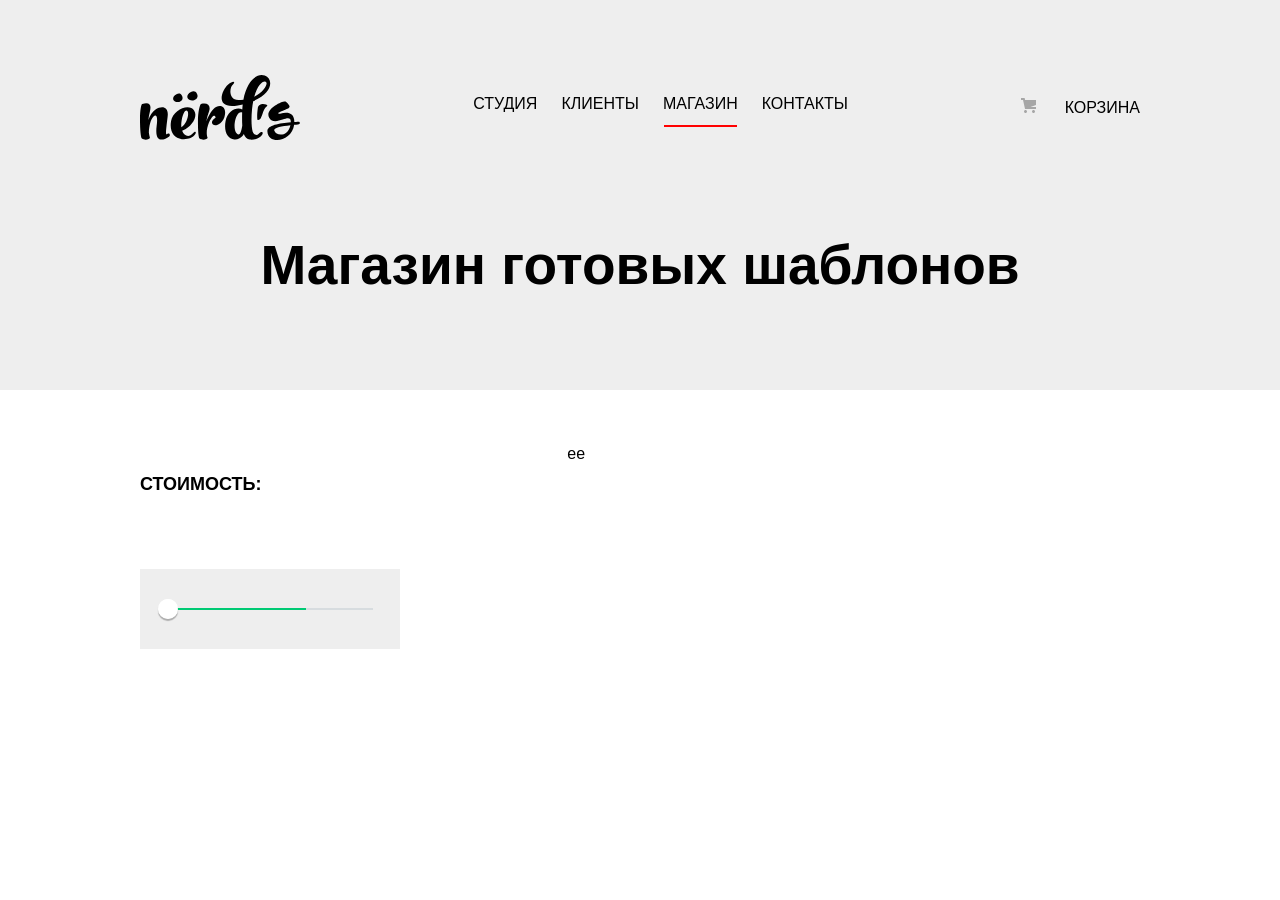
==== catalog.html @ 6f067044 "Update layout, fix reset.css issues, add new images" ====
<!DOCTYPE html>
<html>
  
  <head>
  <meta charset="UTF-8">
  <link rel="stylesheet" type="text/css" href="css/styles-all-pages.css">
  <link rel="stylesheet" type="text/css" href="css/header.css">
  <link rel="stylesheet" type="text/css" href="css/catalog.css">
  <link rel="stylesheet" type="text/css" href="css/footer.css">
  <title>Каталог</title>
  </head>
  <body>
    <header>
      <a href="/" class="logo"><img src="icon/nerds-logo.svg" alt="логотип"></a>
      <nav>
        <ul class="menu">
          <li><a href="#">Студия</a></li>
          <li><a href="#">Клиенты</a></li>
          <li><a href="#">Магазин</a></li>
          <li><a href="#">Контакты</a></li>
        </ul>
      </nav>
      <a href="#">
        <img src="icon/cart-icon.svg" alt="" class="cart-icon">
        <span>Корзина</span>
      </a>
    </header>
    <section class="first-scrin"><h1>Магазин готовых шаблонов</h1></section>
    <main class="content">
        <aside>
            <h4>Стоимость:</h4>
            <div class="price">
                <div class="price-point">
                    <div class="circl"></div><div class="price-point-longline"><div class="price-point-shortline"></div></div><div class="circl"></div>
                </div>
                <div class="price-size">
                    <div></div>
                    <div></div>
                </div>
            </div>

        </aside>
        <section class="shablon">ee</section>
    </main>


  </body>
</html>
---- css/styles-all-pages.css ----
body {
    max-width: 1920px;
    margin: 0 auto;
    background: #fff;
    font-family: Roboto, sans-serif;
}
a {
    text-decoration: none;
}
h1, h2, h3 {
    color:#000000;
    letter-spacing: 0px;
}
h1 {
    font-size: 55px;
    line-height: 55px;
    font-weight: 600;
}
h2 { 
    font-size: 45px;
    line-height: 45px;
    font-weight: 500;
    margin-top: 32px;
    margin-bottom: 32px;
}
h3 { 
    font-size: 24px;
    line-height: 30px;
    font-weight: bold;
    text-transform: uppercase;
    margin-top: 25px;
    margin-bottom: 25px;
}
h4 {
    font-size: 18px;
    font-weight: 700;
    text-transform: uppercase;
    line-height: 30px;
    margin-bottom: 22px;
}
p {
    font-size: 16px;
    font-weight: 400;
    line-height: 24px;
    color: #283136;
    }
.text-bold {
    text-transform: uppercase;
    font-weight: bold;
    margin-top: 35px;
    margin-bottom: 25px;
}
.button-all {
    background: #FB565A;
    color: #FFFFFF;
    border-radius: 3px;
    border-style: none;
    font-size: 16px;
    text-transform: uppercase;
    line-height: 18px;
    padding: 16px 38px 16px 38px;
    margin-top: 32px;
}

.button-green {
    background: #00CA74;
}
.button-yellow {
    background: #EFC849;
}
---- css/header.css ----
header {
  display: flex;
  align-items: center; 
  justify-content: space-between;
  padding: 75px 140px 0 140px;
  background: #EEEEEE;
}
.logo {
    width: 160px;
    height: 65px;
}
.menu {
  display: flex;
  gap: 24px;
  list-style: none;
  padding: 0;
  margin: 0;
}
header a {
    color: #000;
    text-transform: uppercase;
    font-size: 16px;
    line-height: 30px;
    letter-spacing: 0;
}
.cart-link {
  display: flex;
  align-items: center;
  gap: 12px;
}
.cart-icon {
  display: inline-block;  
  width: 15px;
  height: 15px;
  margin-right: 24px;     
  flex-shrink: 0; 
}
---- css/catalog.css ----
.first-scrin {
  display: flex;
  align-items: center;
  justify-content: center;
  background: #EEEEEE;
  height: 250px;
}
.menu li:nth-of-type(3)::after {
    content: "";
    width: 73px;
    height: 2px;
    background: red;
    display: block;
    flex-shrink: 0;
    margin: 6px auto 0;
}
.content {
    display: flex;
    justify-content: space-between;
    padding: 55px 140px;
    gap: 141px;
}
aside {
    flex: 1;
    display: flex;
    flex-direction: column;
    gap:48px;
}
.price {
    display: flex;
    flex-direction: column;
}
.price-point {
    display: flex;
    position: relative;
    justify-content: center;
    align-items: center;
    width: 260px;
    height: 80px;
    background: #EEEEEE;
}
.price-point-longline {
    position: absolute;
    width: 205px;
    height: 2px;
    background: #D7DCDF;
}
.price-point-shortline {
    position: absolute;
    width: 138px;
    height: 2px;
    background: #00CA74;
}
.circl {
    position: absolute;
    width: 20px;
    height: 20px;
    border-radius: 50px;
    background: #FFFFFF;
    box-shadow: 0px 2px 1px 0px  #00000026;
    left: 18px;
}
.shablon {
    flex: 2;
}
---- css/footer.css ----
.footer-top {
    position: relative;
    width: 100%;
    height: 416px;
    background-image: url('../images/map-footer.png');
    background-size:cover;
    overflow: hidden;
}
.footer-top img {
    position: absolute;
    left: 855px;
    top: 90px;
}
.footer-top_text {
    position: absolute;
    width: 319px;
    height: 308px;
    background: white;
    left: 140px;
    top: 54px;
    padding: 49px 50px;
    box-sizing: border-box;
}

.footer-bottom {
    display: flex;
    height: 217px;
    padding-left: 140px;
    padding-top: 68px;
    box-sizing: border-box;
}
.social-icon {
    flex: 1;
}
.footer-bottom_text {
    flex: 2;
}
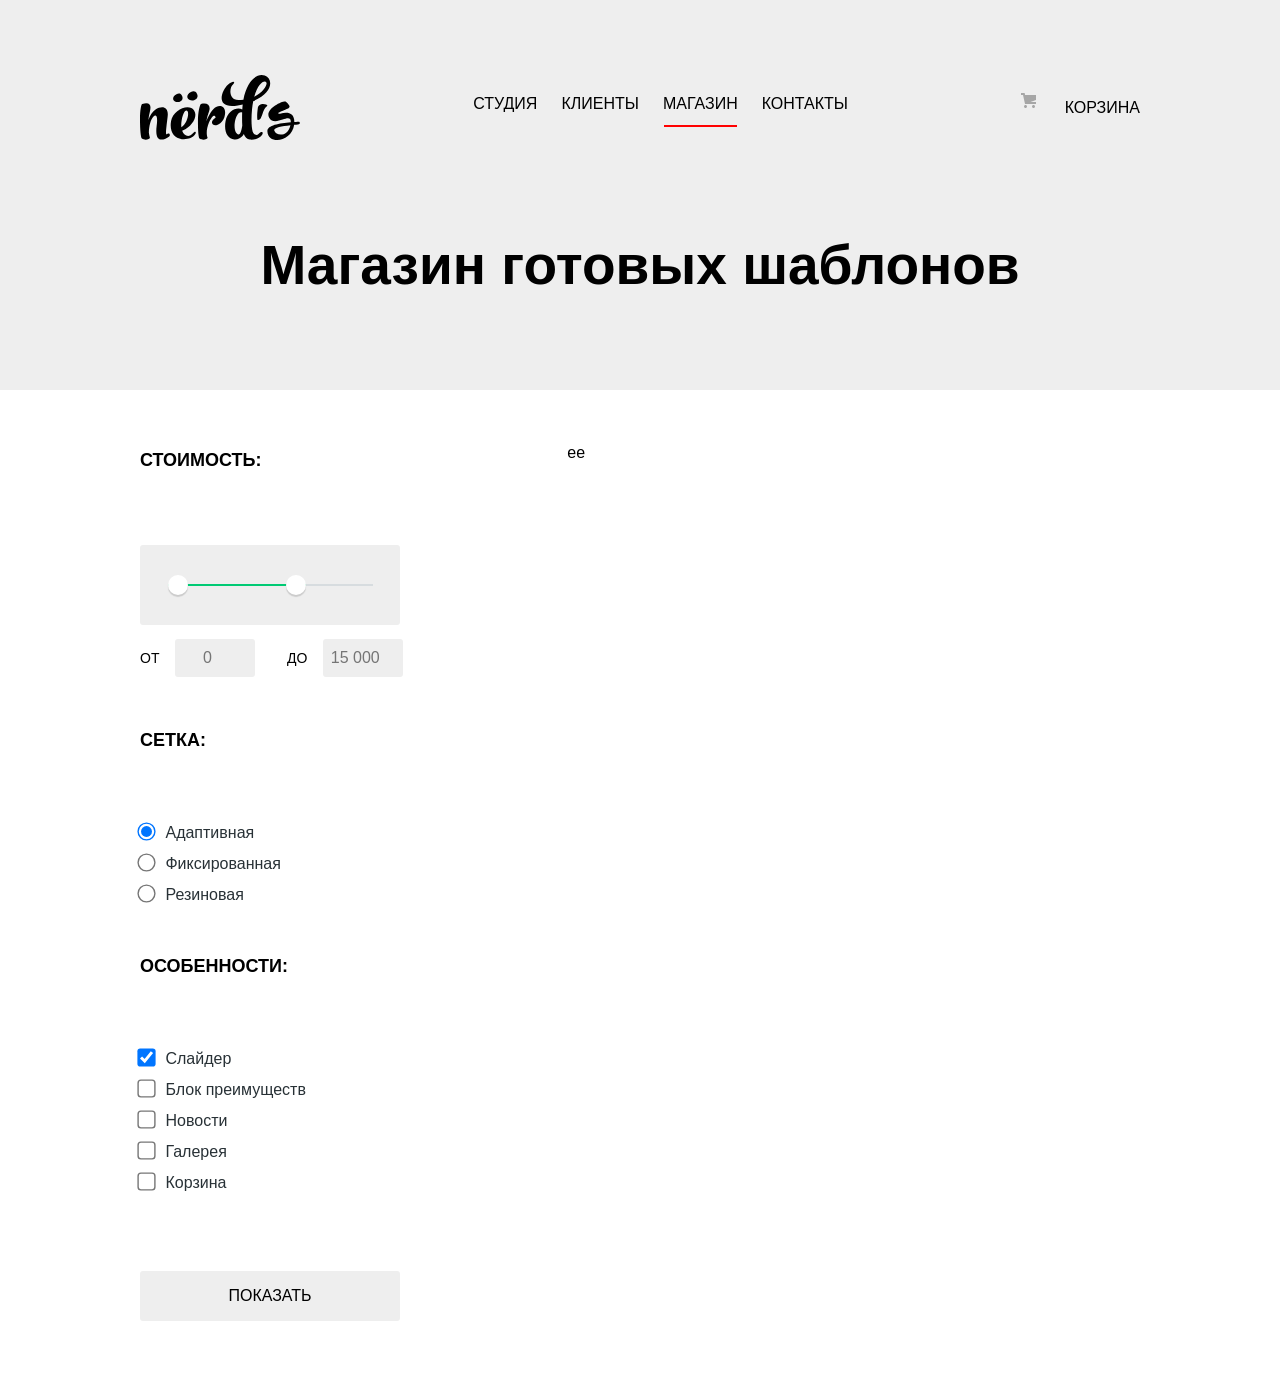
==== commit 9190ffdc: "внесла правки у сторінку Каталог: добавила форму вибору(характеристики)" ====
--- a/catalog.html
+++ b/catalog.html
@@ -3,6 +3,7 @@
   
   <head>
   <meta charset="UTF-8">
+  <link rel="stylesheet" type="text/css" href="css/reset.css">
   <link rel="stylesheet" type="text/css" href="css/styles-all-pages.css">
   <link rel="stylesheet" type="text/css" href="css/header.css">
   <link rel="stylesheet" type="text/css" href="css/catalog.css">
@@ -25,22 +26,79 @@
         <span>Корзина</span>
       </a>
     </header>
+
     <section class="first-scrin"><h1>Магазин готовых шаблонов</h1></section>
+    
     <main class="content">
-        <aside>
+        
+      <aside>
             <h4>Стоимость:</h4>
+
             <div class="price">
-                <div class="price-point">
-                    <div class="circl"></div><div class="price-point-longline"><div class="price-point-shortline"></div></div><div class="circl"></div>
+                <div class="price_point">
+                  <div class="longline"><div class="shortline"><div class="circl"></div><div class="circl"></div></div></div>
                 </div>
-                <div class="price-size">
-                    <div></div>
-                    <div></div>
+                <div class="price_input">
+                    <div>
+                      <span class="text-for-characteristic">от</span>
+                      <input class="cell-price" type="number" placeholder="0">   
+                    </div>
+                    <div>
+                      <span class="text-for-characteristic">до</span>
+                      <input class="cell-price" type="number" placeholder="15 000">   
+                    </div>
                 </div>
             </div>
+            
+            <h4>Сетка:</h4>
 
-        </aside>
-        <section class="shablon">ee</section>
+            <div class="layout">
+              <label>
+                <input class="layout_choice" type="radio" name="adaptive" checked>
+                <span class="text-aside">Адаптивная</span>
+              </label>
+              <label>
+                <input class="layout_choice" type="radio" name="fixed">
+                <span class="text-aside">Фиксированная</span>
+              </label>
+              <label>
+                <input class="layout_choice" type="radio" name="rubber">
+                <span class="text-aside">Резиновая</span>
+              </label>
+            </div>
+
+             <h4>Особенности:</h4>
+
+            <div class="layout">
+              <label>
+                <input class="layout_choice"  type="checkbox" name="slider" checked>
+                <span class="text-aside">Слайдер</span>
+              </label>
+              <label>
+                <input class="layout_choice"  type="checkbox" name="Benefits block">
+                <span class="text-aside">Блок преимуществ</span>
+              </label>
+              <label>
+                <input class="layout_choice"  type="checkbox" name="News">
+                <span class="text-aside">Новости</span>
+              </label>
+              <label>
+                <input class="layout_choice"  type="checkbox" name="Gallery">
+                <span class="text-aside">Галерея</span>
+              </label>
+              <label>
+                <input class="layout_choice"  type="checkbox" name="Basket">
+                <span class="text-aside">Корзина</span>
+              </label>
+            </div>
+
+            <button class="button-all button-grey">Показать</button>
+
+
+      </aside>
+        
+      <section class="shablon">ee</section>
+   
     </main>
 
 
--- a/css/styles-all-pages.css
+++ b/css/styles-all-pages.css
@@ -68,3 +68,8 @@
 .button-yellow {
     background: #EFC849;
 }
+.button-grey {
+    background: #EEEEEE;
+    color: #000000;
+    width: 260px;
+}
--- a/css/catalog.css
+++ b/css/catalog.css
@@ -24,42 +24,80 @@
     flex: 1;
     display: flex;
     flex-direction: column;
+    align-items: flex-start;
     gap:48px;
 }
 .price {
     display: flex;
     flex-direction: column;
+    gap:14px;
 }
-.price-point {
+.price_point {
     display: flex;
-    position: relative;
     justify-content: center;
     align-items: center;
     width: 260px;
     height: 80px;
     background: #EEEEEE;
+    border-radius: 3px;
 }
-.price-point-longline {
-    position: absolute;
+.longline {
+    position: relative;
     width: 205px;
     height: 2px;
     background: #D7DCDF;
 }
-.price-point-shortline {
+.shortline {
     position: absolute;
+    display: flex;
+    justify-content: space-between;
+    align-items: center;
     width: 138px;
     height: 2px;
     background: #00CA74;
 }
 .circl {
-    position: absolute;
     width: 20px;
     height: 20px;
     border-radius: 50px;
     background: #FFFFFF;
     box-shadow: 0px 2px 1px 0px  #00000026;
-    left: 18px;
 }
+.price_input {
+    display: flex;
+    gap: 32px;
+}
+.text-for-characteristic {
+    font-size: 14px;
+    font-weight: 400;
+    line-height: 18px;
+    text-transform: uppercase;
+}
+.cell-price {
+    width: 80px;
+    height: 38px;
+    border-radius: 3px;
+    background: #EEEEEE;
+    margin-left: 11px;
+    text-align: center;
+}
+.layout {
+    display: flex;
+    flex-direction: column;
+    gap: 15px;
+}
+
+.text-aside {
+    font-size: 16px;
+    color: #283136;
+}
+.layout_choice {
+    transform: scale(1.4);  
+    margin-right: 8px;     
+    cursor: pointer;
+}
+
+
 .shablon {
     flex: 2;
 }
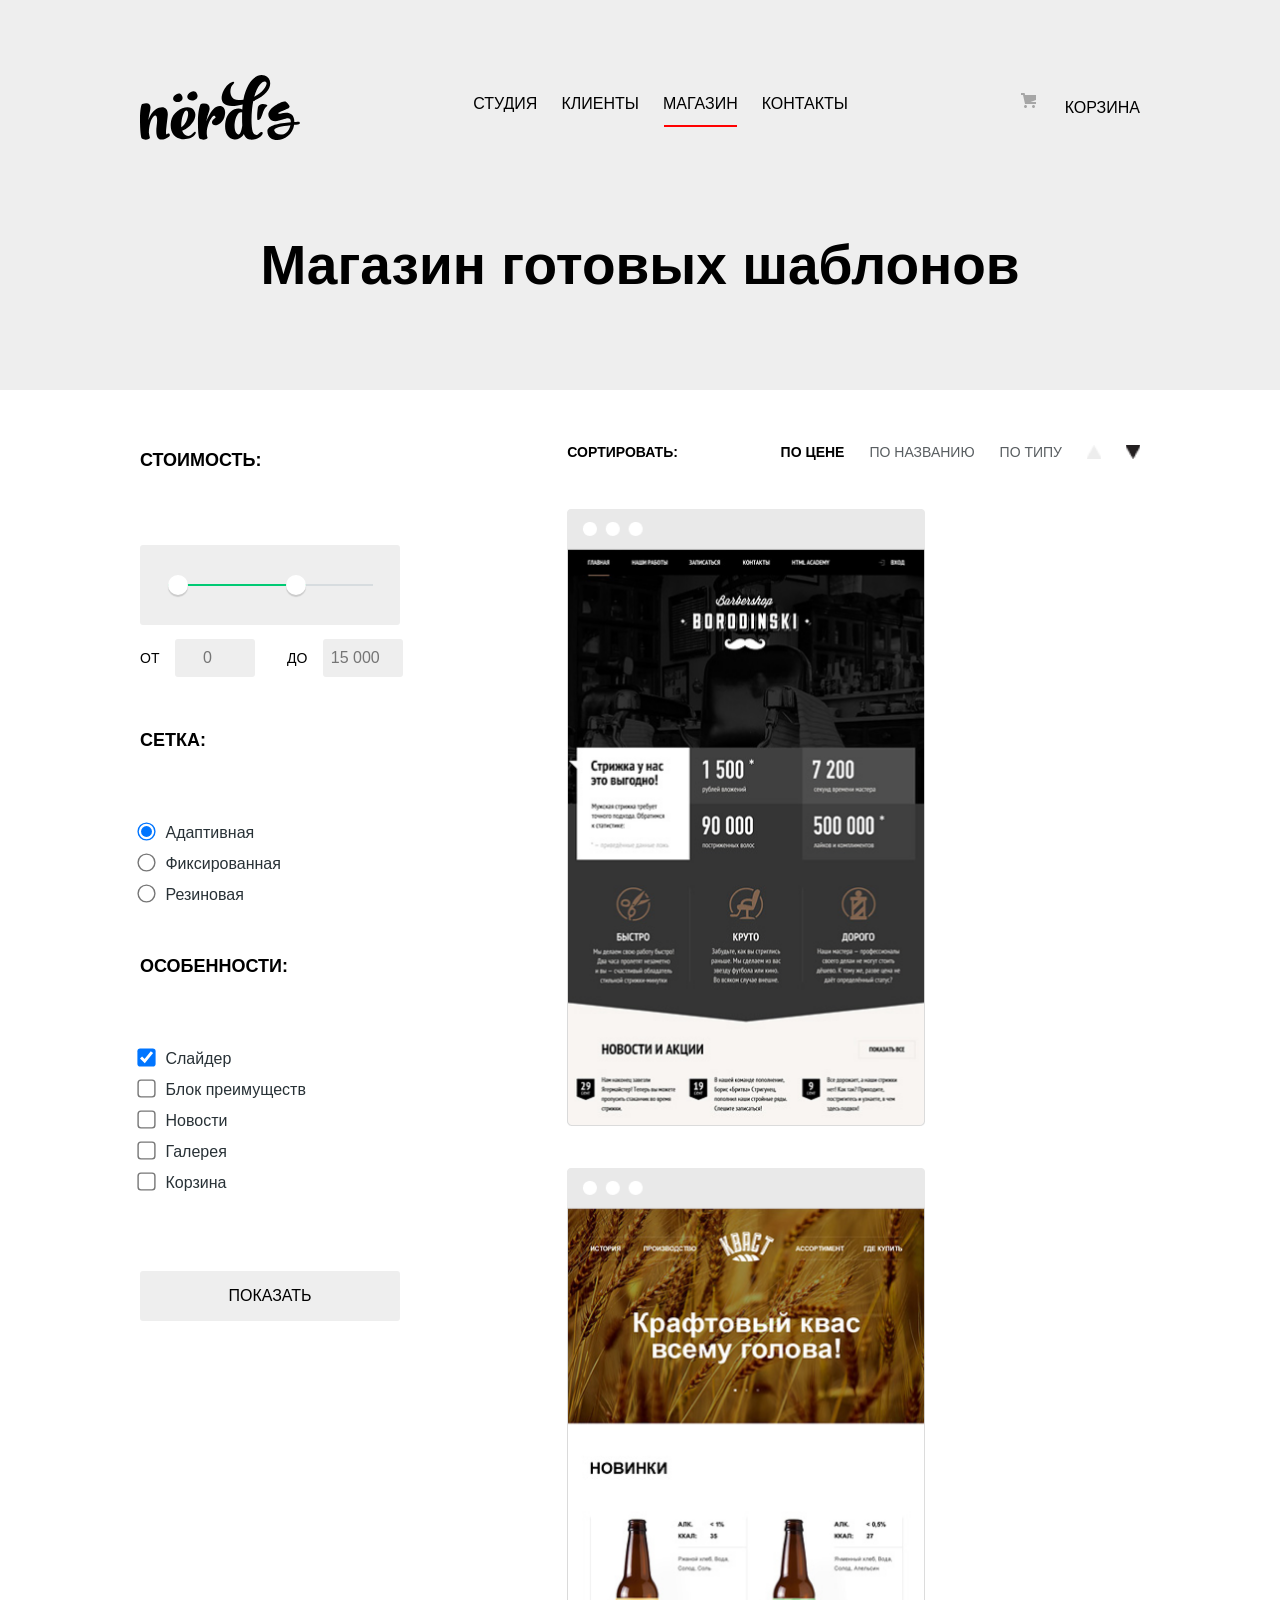
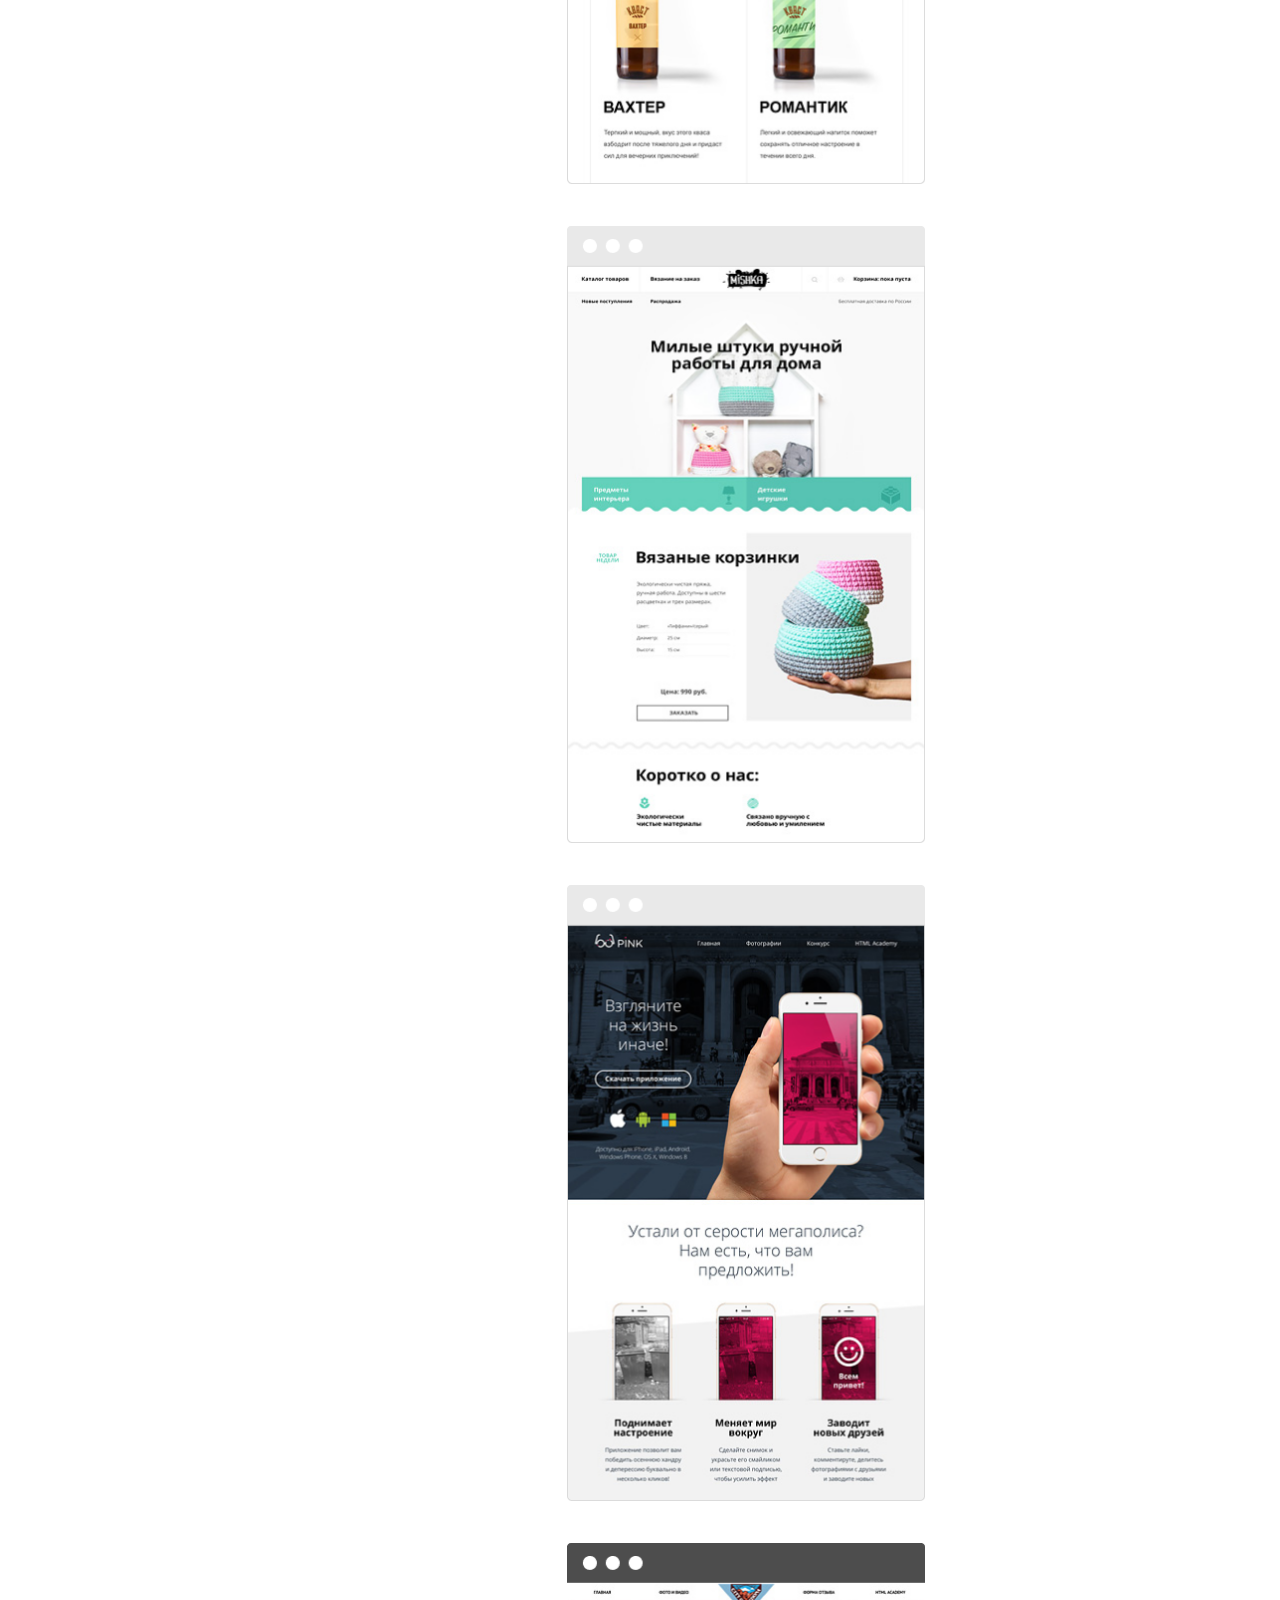
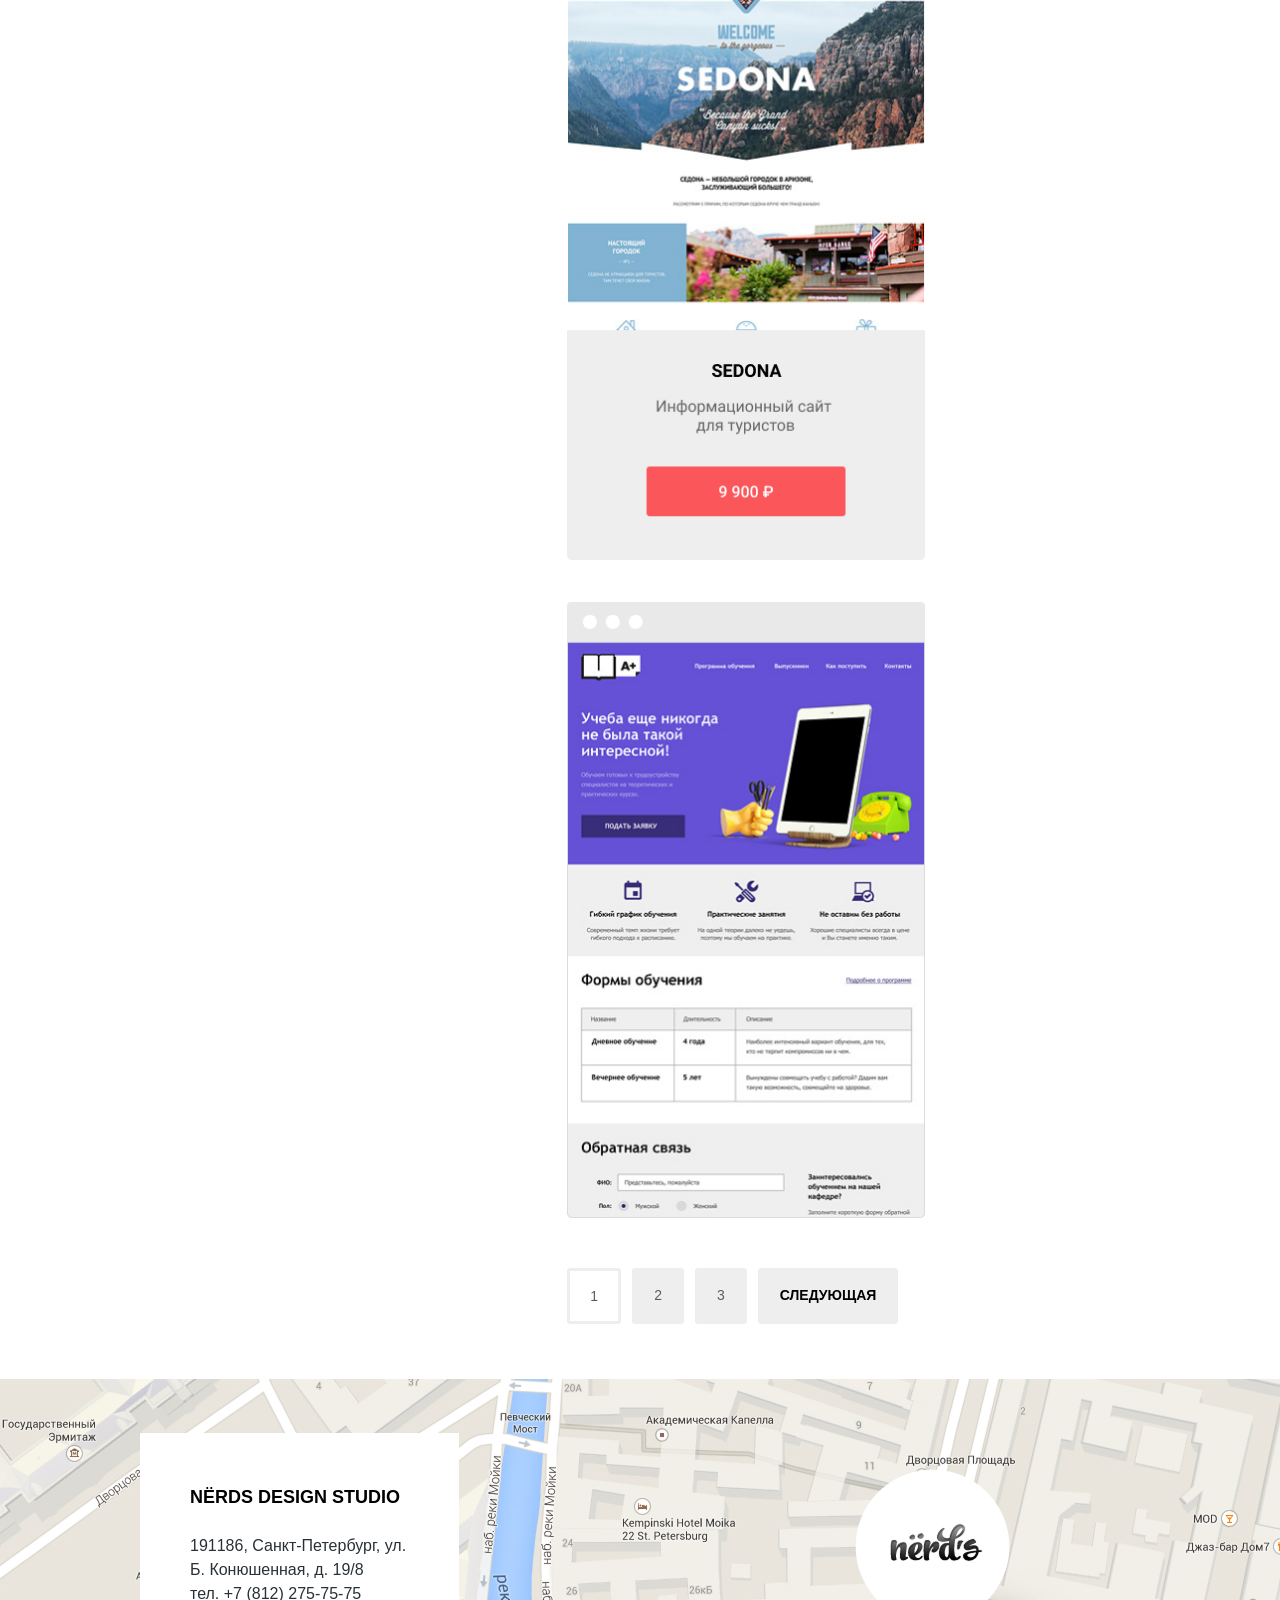
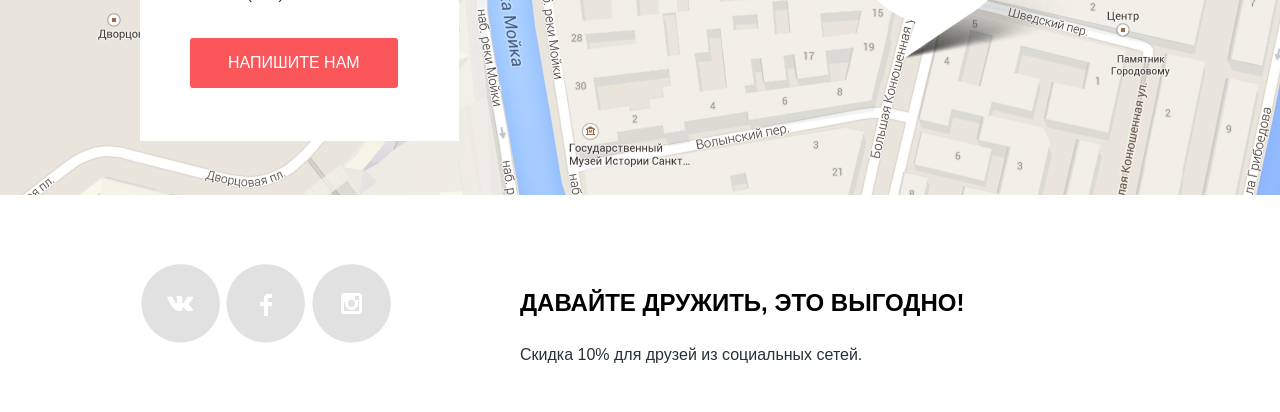
==== commit a49d9060: "Доробила сторінку Каталог" ====
--- a/catalog.html
+++ b/catalog.html
@@ -12,12 +12,12 @@
   </head>
   <body>
     <header>
-      <a href="/" class="logo"><img src="icon/nerds-logo.svg" alt="логотип"></a>
+      <a href="index.html" class="logo"><img src="icon/nerds-logo.svg" alt="логотип"></a>
       <nav>
         <ul class="menu">
-          <li><a href="#">Студия</a></li>
+          <li><a href="index.html">Студия</a></li>
           <li><a href="#">Клиенты</a></li>
-          <li><a href="#">Магазин</a></li>
+          <li class="menu-chek"><a href="catalog.html">Магазин</a></li>
           <li><a href="#">Контакты</a></li>
         </ul>
       </nav>
@@ -29,11 +29,10 @@
 
     <section class="first-scrin"><h1>Магазин готовых шаблонов</h1></section>
     
-    <main class="content">
+    <main class="content-catalog">
         
       <aside>
             <h4>Стоимость:</h4>
-
             <div class="price">
                 <div class="price_point">
                   <div class="longline"><div class="shortline"><div class="circl"></div><div class="circl"></div></div></div>
@@ -51,7 +50,6 @@
             </div>
             
             <h4>Сетка:</h4>
-
             <div class="layout">
               <label>
                 <input class="layout_choice" type="radio" name="adaptive" checked>
@@ -68,7 +66,6 @@
             </div>
 
              <h4>Особенности:</h4>
-
             <div class="layout">
               <label>
                 <input class="layout_choice"  type="checkbox" name="slider" checked>
@@ -97,10 +94,58 @@
 
       </aside>
         
-      <section class="shablon">ee</section>
+      <section class="shablon">
+        <div class="shablon_sorting">
+        <span class="text-sorting-bold">Сортировать:</span>
+        <div class="sorting-by">
+          <span class="text-sorting-bold">По цене</span>
+          <span>По названию</span>
+          <span>По типу</span>
+          <img class="arrow-direction" src="icon/icon-up-dir.png" alt="стрілка вгору">
+          <img class="arrow-direction" src="icon/icon-down-dir.png" alt="стрілка вниз">
+        </div>
+        </div>
+        <section class="shablon_work">
+          <img class="present-work" src="images/barbershop.png" alt="barbershop">
+          <img class="present-work" src="images/craft-kvass.png" alt="craft kvass">
+          <img class="present-work" src="images/knitted-baskets.png" alt="knitted baskets">
+          <img class="present-work" src="images/gadget-store.png" alt="gadget store">
+          <img class="present-work" src="images/travel-agency.png" alt="travel agency">
+          <img class="present-work" src="images/online-school.png" alt="online school">
+        </section>
+
+        <div class="shablon_nav">
+          <div class="pages-numbers-chek">1</div>
+          <div class="pages-numbers">2</div>
+          <div class="pages-numbers">3</div>
+          <div class="pages-numbers"><span class="text-sorting-bold">Следующая</span></div>
+        </div>
+      
+    </section>
    
     </main>
-
+    <footer>
+      <section class="footer-top">
+        <article class="footer-top_text">
+          <h4>NЁRDS Design Studio</h4>
+          <p>191186, Санкт-Петербург, ул. Б. Конюшенная, д. 19/8 </p>
+          <p>тел. +7 (812) 275-75-75</p>
+          <button class="button-all">Напишите нам</button>
+        </article>
+        <img src="images/map-marker.png" alt="геолокация">
+      </section>
+      <article class="footer-bottom">
+        <div class="social-icon">
+          <img src="icon/vkontakte.png" alt="">
+          <img src="icon/facebook.png" alt="">
+          <img src="icon/insta.png" alt="">
+        </div>
+        <div class="footer-bottom_text">
+          <h3>Давайте дружить, это выгодно!</h3>
+          <p>Скидка 10% для друзей из социальных сетей.</p>
+        </div>
+      </article>
+    </footer>
 
   </body>
 </html>
--- a/css/styles-all-pages.css
+++ b/css/styles-all-pages.css
@@ -3,6 +3,15 @@
     margin: 0 auto;
     background: #fff;
     font-family: Roboto, sans-serif;
+}
+.menu-chek::after{
+    content: "";
+    width: 73px;
+    height: 2px;
+    background: red;
+    display: block;
+    flex-shrink: 0;
+    margin: 6px auto 0;
 }
 a {
     text-decoration: none;
--- a/css/catalog.css
+++ b/css/catalog.css
@@ -5,16 +5,7 @@
   background: #EEEEEE;
   height: 250px;
 }
-.menu li:nth-of-type(3)::after {
-    content: "";
-    width: 73px;
-    height: 2px;
-    background: red;
-    display: block;
-    flex-shrink: 0;
-    margin: 6px auto 0;
-}
-.content {
+.content-catalog {
     display: flex;
     justify-content: space-between;
     padding: 55px 140px;
@@ -100,4 +91,53 @@
 
 .shablon {
     flex: 2;
+    display: flex;
+    flex-direction: column;
+    gap: 50px;
+    font-size: 14px;
+    text-transform: uppercase;
+    color: #595e61;
+}
+.shablon_sorting {
+    display: flex;
+    justify-content: space-between;
+}
+.sorting-by {
+    display: flex;
+    gap: 25px;
+}
+
+.text-sorting-bold {
+    color: #000000;
+    font-weight: bold;
+}
+.arrow-direction {
+    width: 14px;
+    height: 14px;
+}
+.shablon_work {
+    display: flex;
+    flex-wrap: wrap;
+    max-width: 758px;
+    gap: 42px;
+}
+.present-work {
+    max-width: 358px;
+    max-height: 620px;
+}
+.shablon_nav {
+    display: flex;
+    justify-content: flex-start;
+    gap: 11px;
+}
+.pages-numbers {
+    padding: 20px 22px;
+    background: #EEEEEE;
+    border-radius: 3px;
+}
+.pages-numbers-chek {
+    padding: 18px 20px;
+    background: #fff;
+    border: 3px solid #eeeeee;
+    border-radius: 3px;
 }
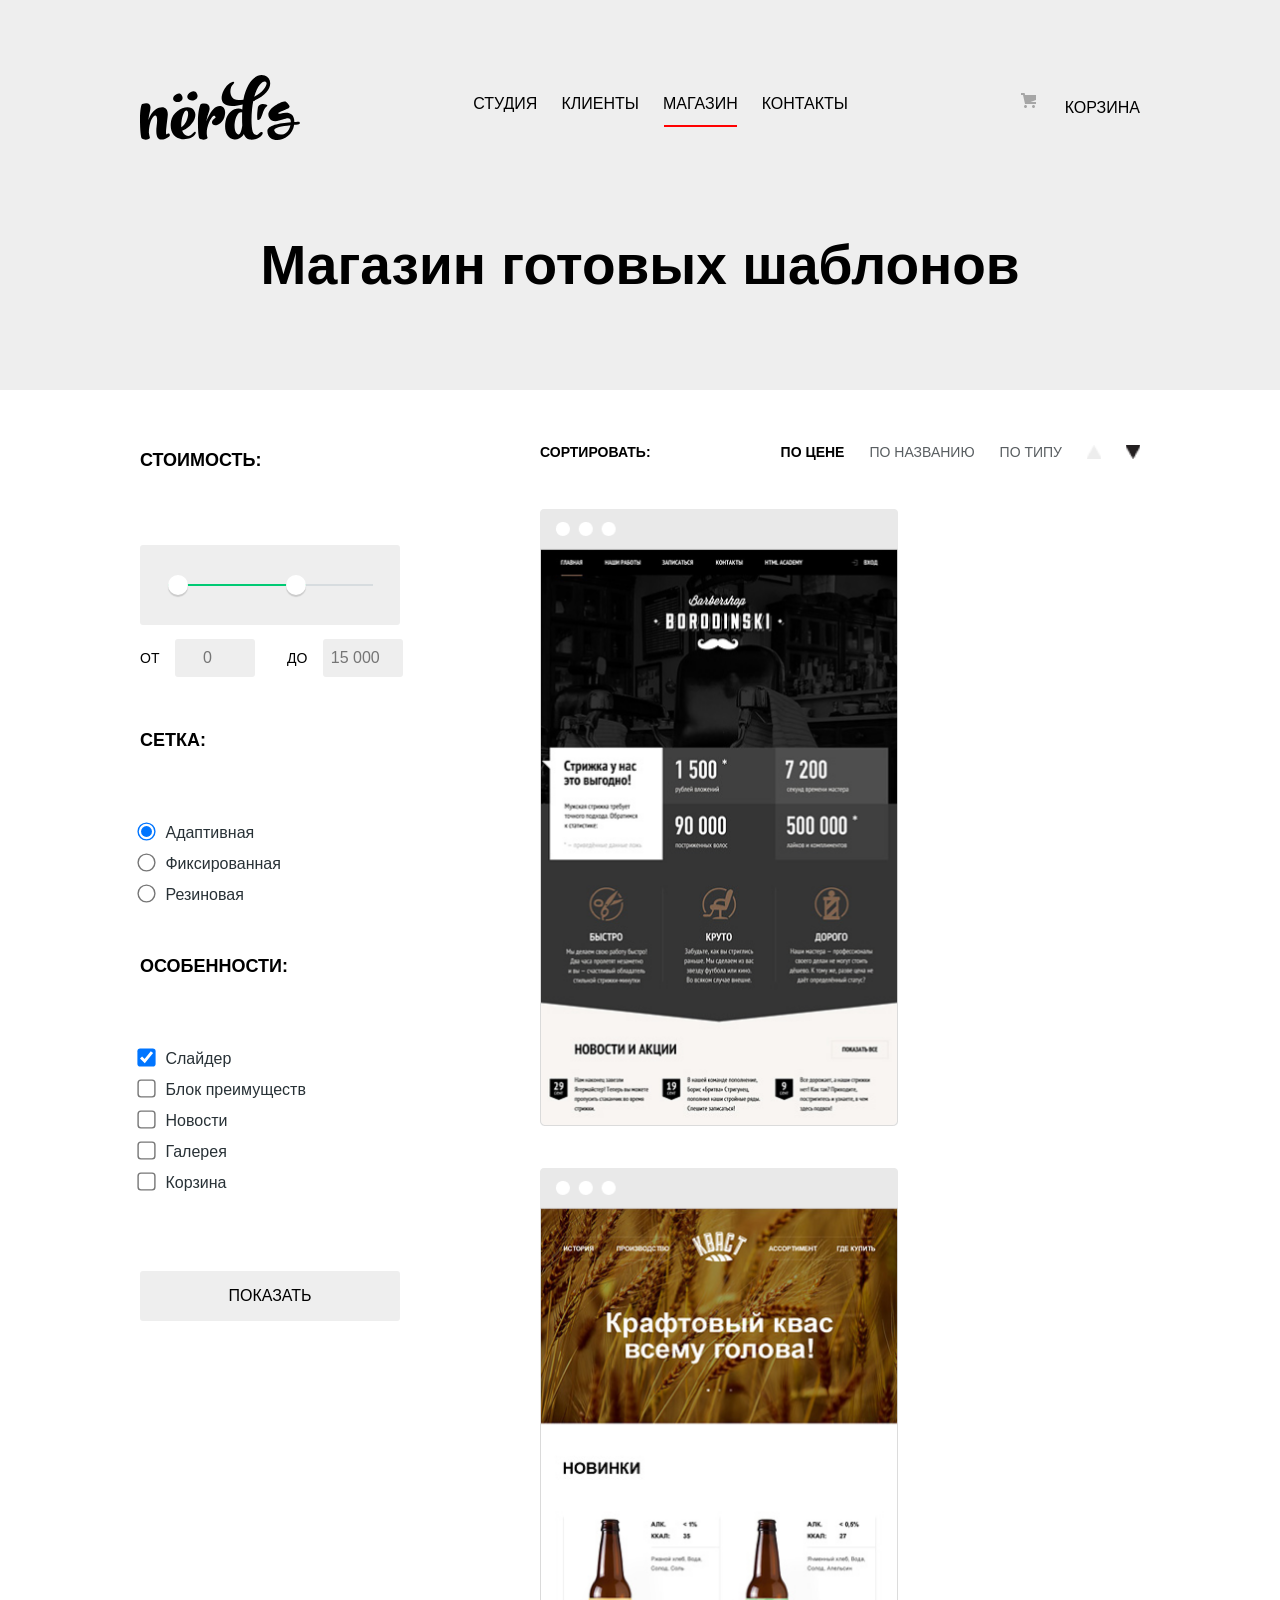
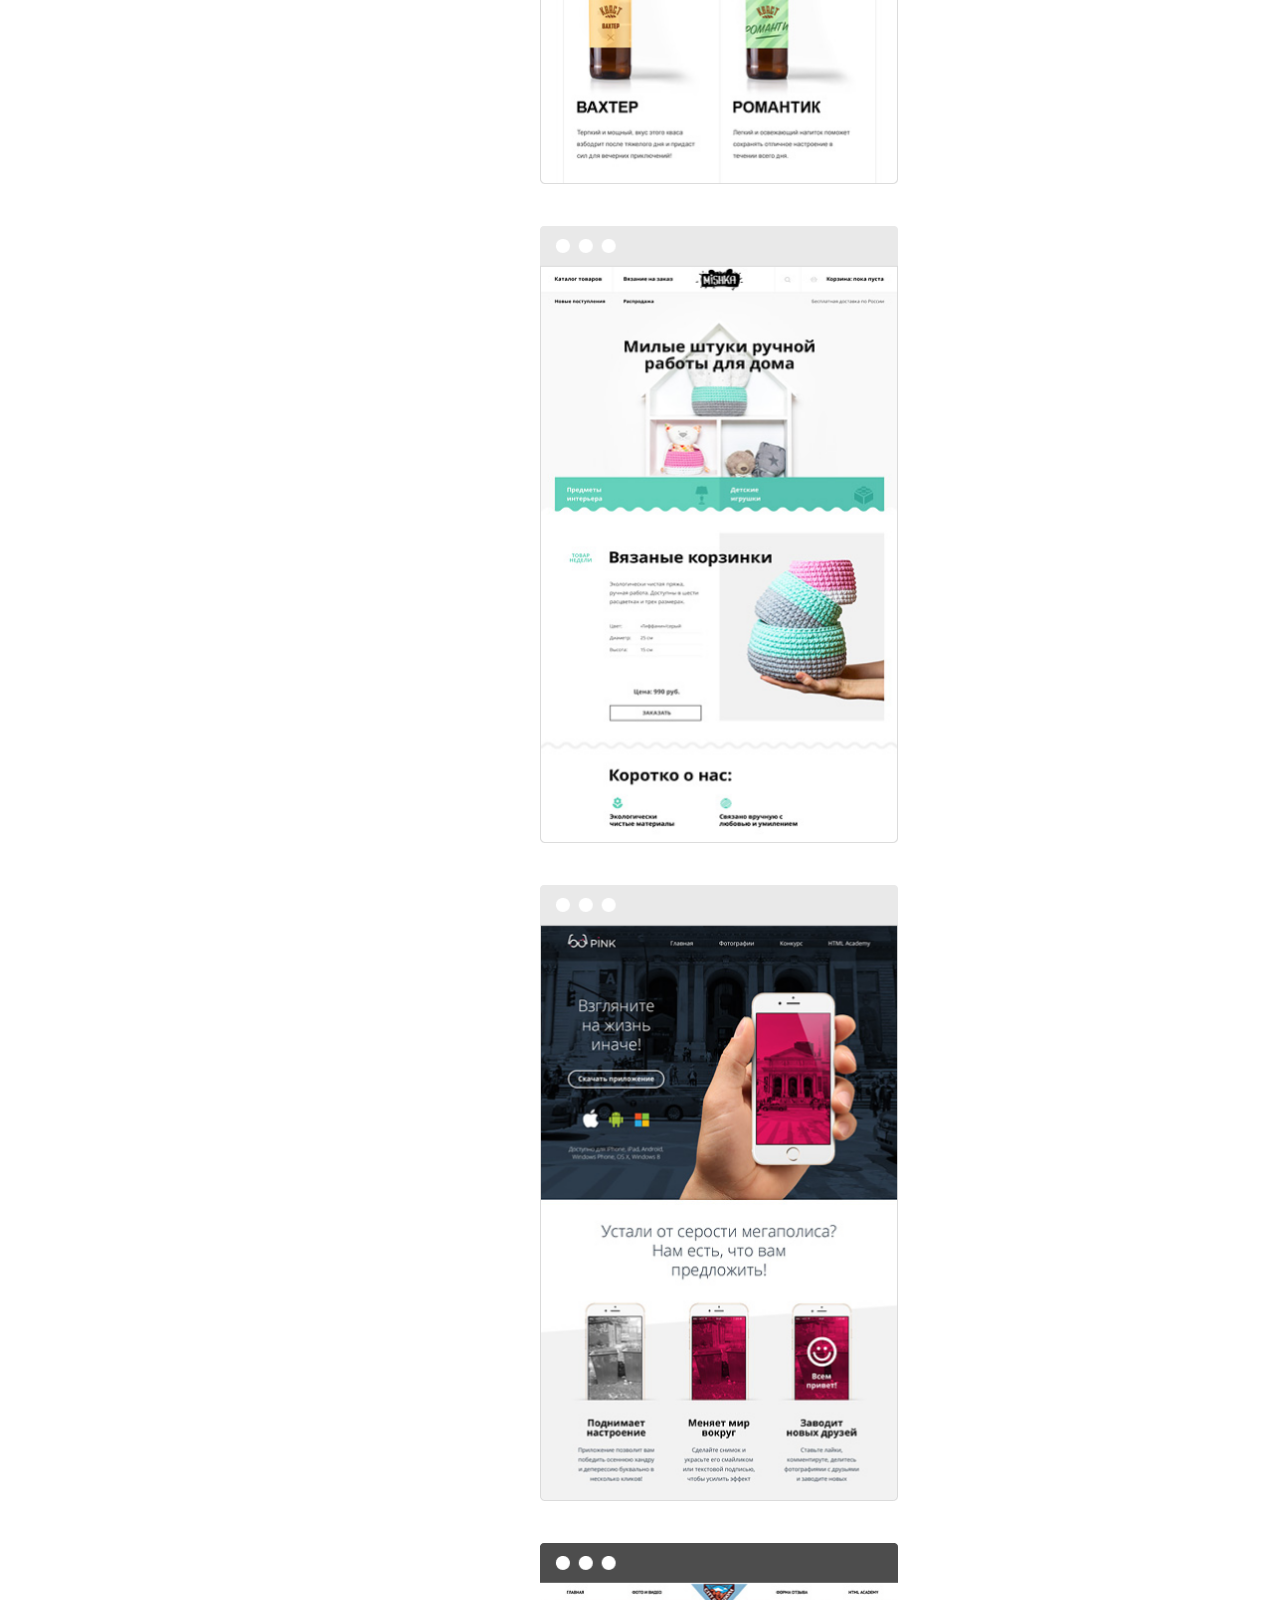
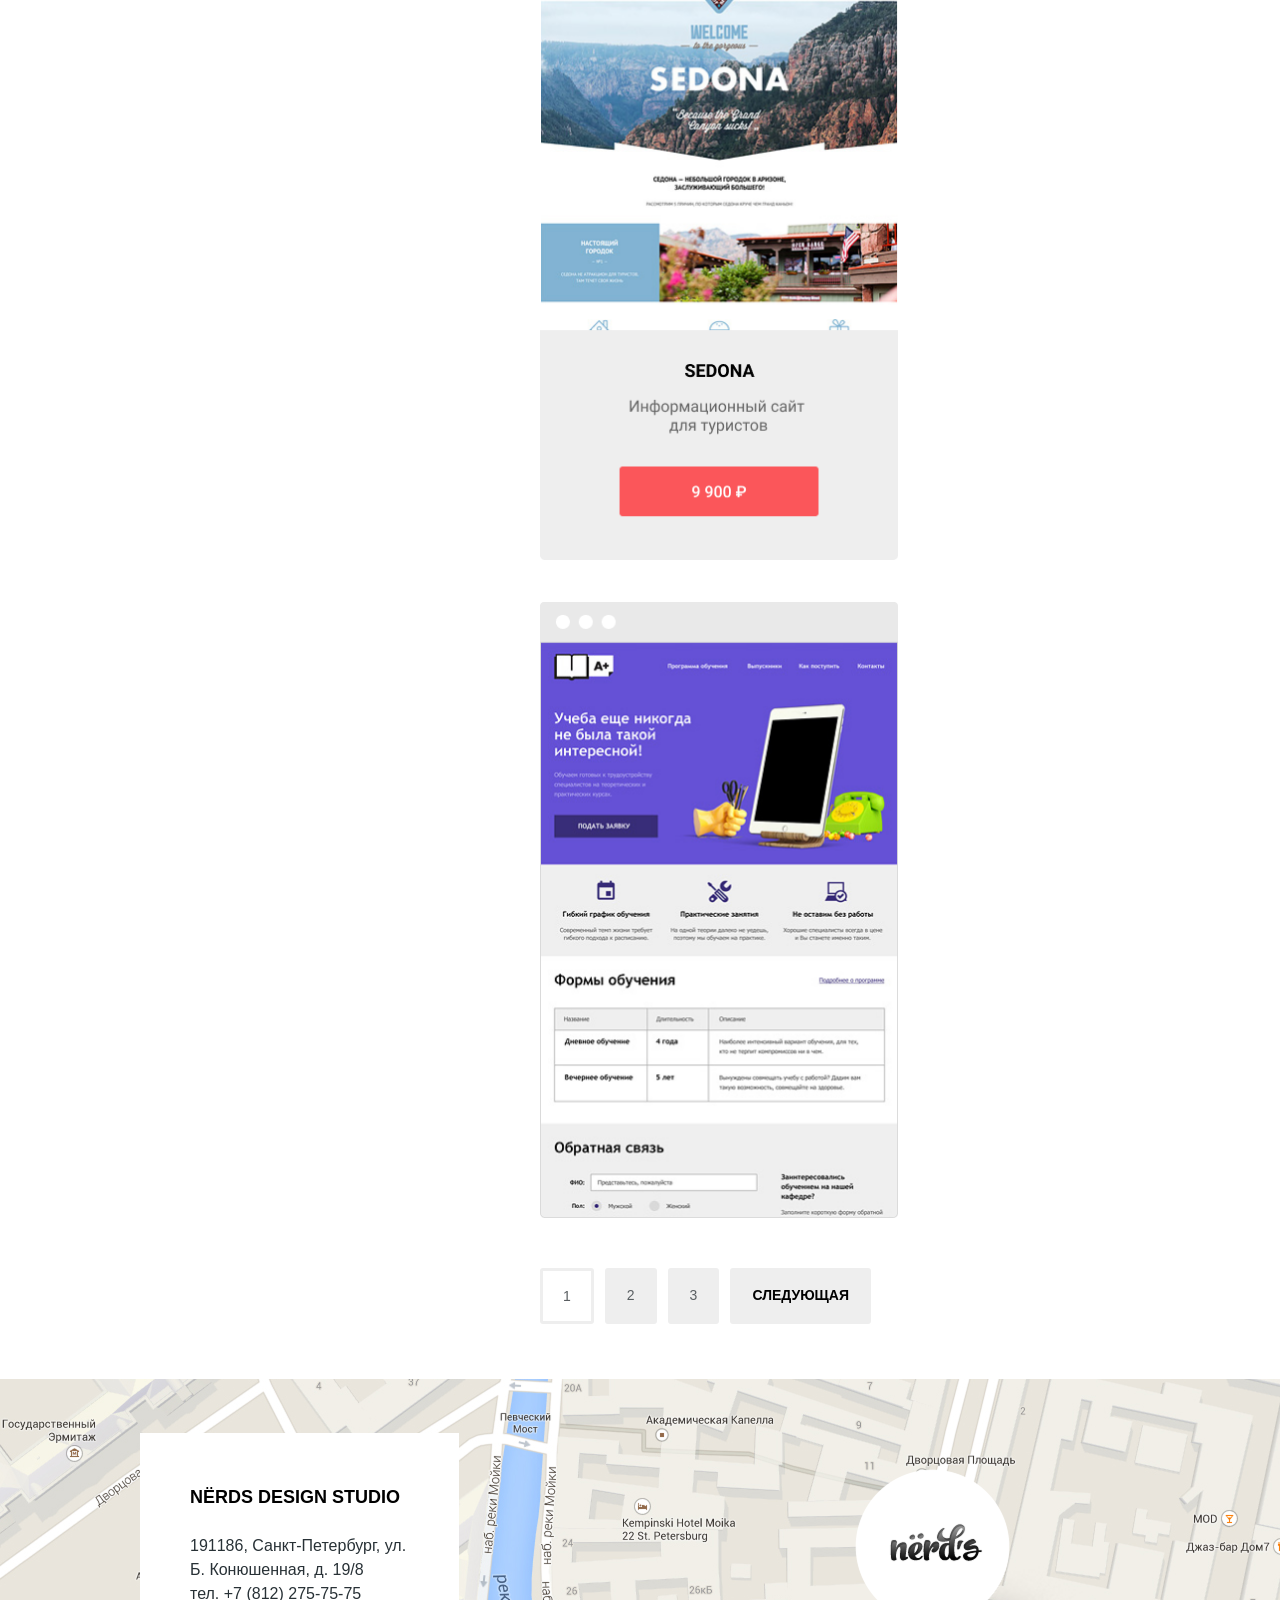
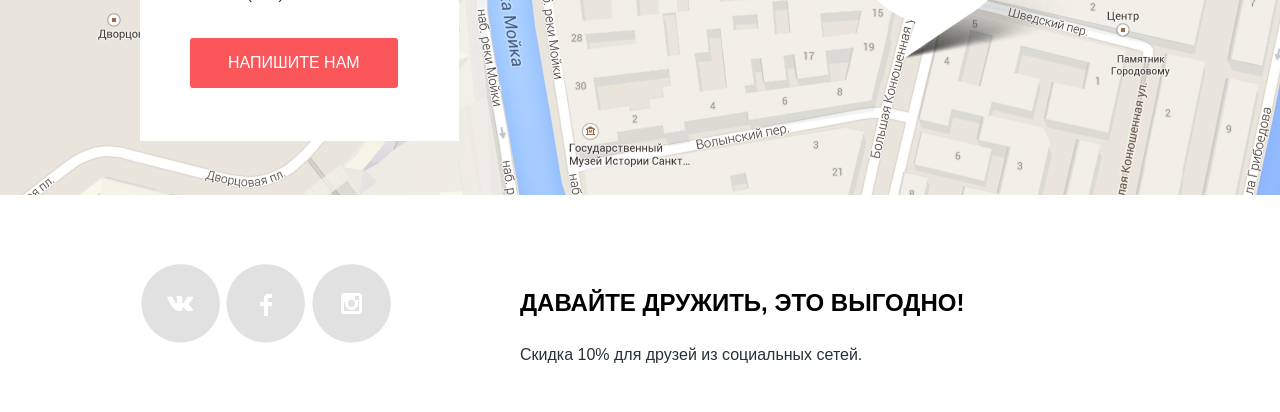
==== commit c9562c74: "Внесла зміни у css для обох сторінок (налаштувала правильно відступи ліво-правильно)" ====
--- a/catalog.html
+++ b/catalog.html
@@ -28,102 +28,103 @@
     </header>
 
     <section class="first-scrin"><h1>Магазин готовых шаблонов</h1></section>
-    
-    <main class="content-catalog">
-        
-      <aside>
-            <h4>Стоимость:</h4>
-            <div class="price">
-                <div class="price_point">
-                  <div class="longline"><div class="shortline"><div class="circl"></div><div class="circl"></div></div></div>
-                </div>
-                <div class="price_input">
-                    <div>
-                      <span class="text-for-characteristic">от</span>
-                      <input class="cell-price" type="number" placeholder="0">   
-                    </div>
-                    <div>
-                      <span class="text-for-characteristic">до</span>
-                      <input class="cell-price" type="number" placeholder="15 000">   
-                    </div>
-                </div>
-            </div>
-            
-            <h4>Сетка:</h4>
-            <div class="layout">
-              <label>
-                <input class="layout_choice" type="radio" name="adaptive" checked>
-                <span class="text-aside">Адаптивная</span>
-              </label>
-              <label>
-                <input class="layout_choice" type="radio" name="fixed">
-                <span class="text-aside">Фиксированная</span>
-              </label>
-              <label>
-                <input class="layout_choice" type="radio" name="rubber">
-                <span class="text-aside">Резиновая</span>
-              </label>
-            </div>
+    <section class="content">
+      <main class="content-catalog">
+          
+        <aside>
+              <h4>Стоимость:</h4>
+              <div class="price">
+                  <div class="price_point">
+                    <div class="longline"><div class="shortline"><div class="circl"></div><div class="circl"></div></div></div>
+                  </div>
+                  <div class="price_input">
+                      <div>
+                        <span class="text-for-characteristic">от</span>
+                        <input class="cell-price" type="number" placeholder="0">   
+                      </div>
+                      <div>
+                        <span class="text-for-characteristic">до</span>
+                        <input class="cell-price" type="number" placeholder="15 000">   
+                      </div>
+                  </div>
+              </div>
+              
+              <h4>Сетка:</h4>
+              <div class="layout">
+                <label>
+                  <input class="layout_choice" type="radio" name="adaptive" checked>
+                  <span class="text-aside">Адаптивная</span>
+                </label>
+                <label>
+                  <input class="layout_choice" type="radio" name="fixed">
+                  <span class="text-aside">Фиксированная</span>
+                </label>
+                <label>
+                  <input class="layout_choice" type="radio" name="rubber">
+                  <span class="text-aside">Резиновая</span>
+                </label>
+              </div>
 
-             <h4>Особенности:</h4>
-            <div class="layout">
-              <label>
-                <input class="layout_choice"  type="checkbox" name="slider" checked>
-                <span class="text-aside">Слайдер</span>
-              </label>
-              <label>
-                <input class="layout_choice"  type="checkbox" name="Benefits block">
-                <span class="text-aside">Блок преимуществ</span>
-              </label>
-              <label>
-                <input class="layout_choice"  type="checkbox" name="News">
-                <span class="text-aside">Новости</span>
-              </label>
-              <label>
-                <input class="layout_choice"  type="checkbox" name="Gallery">
-                <span class="text-aside">Галерея</span>
-              </label>
-              <label>
-                <input class="layout_choice"  type="checkbox" name="Basket">
-                <span class="text-aside">Корзина</span>
-              </label>
-            </div>
+              <h4>Особенности:</h4>
+              <div class="layout">
+                <label>
+                  <input class="layout_choice"  type="checkbox" name="slider" checked>
+                  <span class="text-aside">Слайдер</span>
+                </label>
+                <label>
+                  <input class="layout_choice"  type="checkbox" name="Benefits block">
+                  <span class="text-aside">Блок преимуществ</span>
+                </label>
+                <label>
+                  <input class="layout_choice"  type="checkbox" name="News">
+                  <span class="text-aside">Новости</span>
+                </label>
+                <label>
+                  <input class="layout_choice"  type="checkbox" name="Gallery">
+                  <span class="text-aside">Галерея</span>
+                </label>
+                <label>
+                  <input class="layout_choice"  type="checkbox" name="Basket">
+                  <span class="text-aside">Корзина</span>
+                </label>
+              </div>
 
-            <button class="button-all button-grey">Показать</button>
+              <button class="button-all button-grey">Показать</button>
 
 
-      </aside>
+        </aside>
+          
+        <section class="shablon">
+          <div class="shablon_sorting">
+          <span class="text-sorting-bold">Сортировать:</span>
+          <div class="sorting-by">
+            <span class="text-sorting-bold">По цене</span>
+            <span>По названию</span>
+            <span>По типу</span>
+            <img class="arrow-direction" src="icon/icon-up-dir.png" alt="стрілка вгору">
+            <img class="arrow-direction" src="icon/icon-down-dir.png" alt="стрілка вниз">
+          </div>
+          </div>
+          <section class="shablon_work">
+            <img class="present-work" src="images/barbershop.png" alt="barbershop">
+            <img class="present-work" src="images/craft-kvass.png" alt="craft kvass">
+            <img class="present-work" src="images/knitted-baskets.png" alt="knitted baskets">
+            <img class="present-work" src="images/gadget-store.png" alt="gadget store">
+            <img class="present-work" src="images/travel-agency.png" alt="travel agency">
+            <img class="present-work" src="images/online-school.png" alt="online school">
+          </section>
+
+          <div class="shablon_nav">
+            <div class="pages-numbers-chek">1</div>
+            <div class="pages-numbers">2</div>
+            <div class="pages-numbers">3</div>
+            <div class="pages-numbers"><span class="text-sorting-bold">Следующая</span></div>
+          </div>
         
-      <section class="shablon">
-        <div class="shablon_sorting">
-        <span class="text-sorting-bold">Сортировать:</span>
-        <div class="sorting-by">
-          <span class="text-sorting-bold">По цене</span>
-          <span>По названию</span>
-          <span>По типу</span>
-          <img class="arrow-direction" src="icon/icon-up-dir.png" alt="стрілка вгору">
-          <img class="arrow-direction" src="icon/icon-down-dir.png" alt="стрілка вниз">
-        </div>
-        </div>
-        <section class="shablon_work">
-          <img class="present-work" src="images/barbershop.png" alt="barbershop">
-          <img class="present-work" src="images/craft-kvass.png" alt="craft kvass">
-          <img class="present-work" src="images/knitted-baskets.png" alt="knitted baskets">
-          <img class="present-work" src="images/gadget-store.png" alt="gadget store">
-          <img class="present-work" src="images/travel-agency.png" alt="travel agency">
-          <img class="present-work" src="images/online-school.png" alt="online school">
-        </section>
-
-        <div class="shablon_nav">
-          <div class="pages-numbers-chek">1</div>
-          <div class="pages-numbers">2</div>
-          <div class="pages-numbers">3</div>
-          <div class="pages-numbers"><span class="text-sorting-bold">Следующая</span></div>
-        </div>
-      
+      </section>
+    
+      </main>
     </section>
-   
-    </main>
     <footer>
       <section class="footer-top">
         <article class="footer-top_text">
--- a/css/styles-all-pages.css
+++ b/css/styles-all-pages.css
@@ -1,8 +1,13 @@
 body {
-    max-width: 1920px;
-    margin: 0 auto;
+    margin: 0;
     background: #fff;
     font-family: Roboto, sans-serif;
+}
+.content {
+  max-width: 1920px;
+  margin: 0 auto;
+  padding: 0 140px;
+  box-sizing: border-box;
 }
 .menu-chek::after{
     content: "";
--- a/css/catalog.css
+++ b/css/catalog.css
@@ -5,11 +5,12 @@
   background: #EEEEEE;
   height: 250px;
 }
+
 .content-catalog {
-    display: flex;
-    justify-content: space-between;
-    padding: 55px 140px;
-    gap: 141px;
+  display: flex;
+  justify-content: space-between;
+  gap: 100px;
+  padding: 55px 0;
 }
 aside {
     flex: 1;
